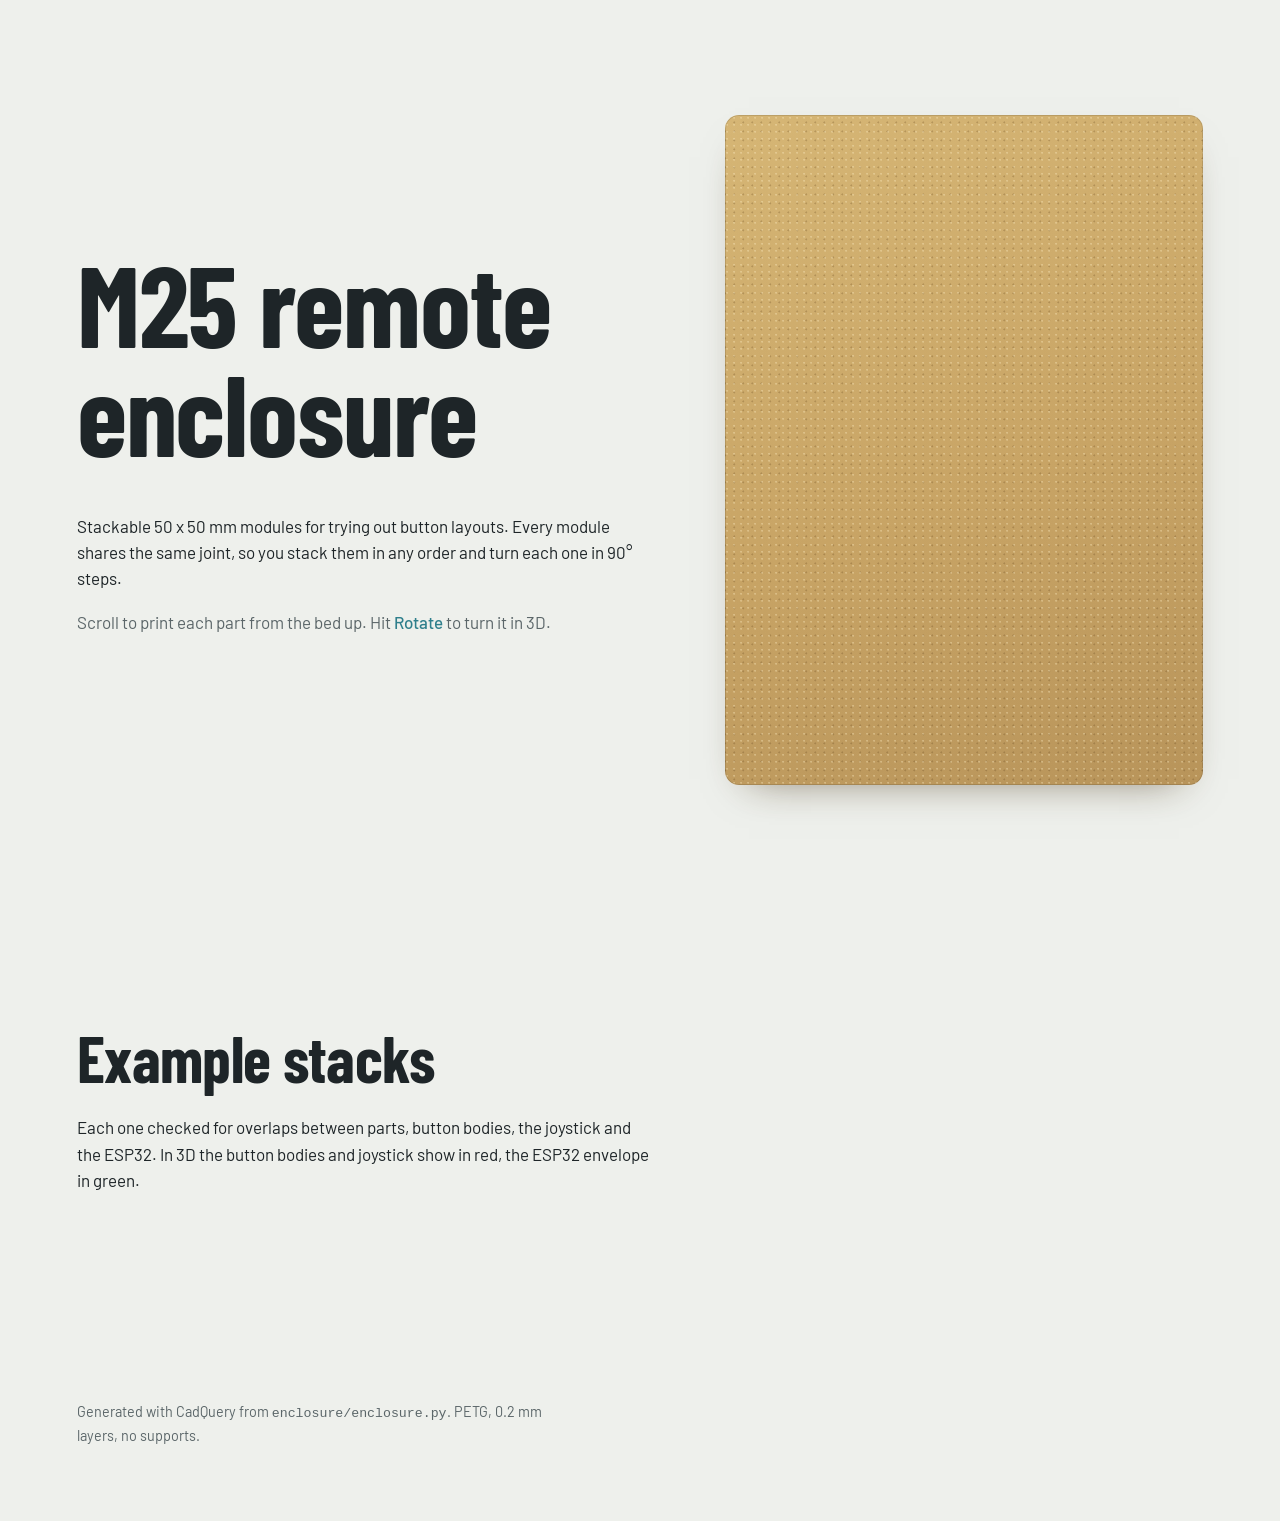
==== enclosure-site/index.html @ a57ddd18 "feat(site): add enclosure preview site with Pages deploy A standalone page for showing off the print" ====
<!doctype html>
<html lang="en">
<head>
<meta charset="utf-8">
<meta name="viewport" content="width=device-width, initial-scale=1">
<title>M25 remote enclosure</title>
<meta name="description" content="Stackable 50 x 50 mm printed modules for the M25 wheelchair remote.">
<link rel="icon" href="data:,">
<link rel="preconnect" href="https://fonts.googleapis.com">
<link rel="preconnect" href="https://fonts.gstatic.com" crossorigin>
<link href="https://fonts.googleapis.com/css2?family=Barlow+Condensed:wght@500;600;700&family=Barlow:wght@400;500&display=swap" rel="stylesheet">
<link rel="stylesheet" href="style.css">
<script type="importmap">
{ "imports": {
  "three": "https://cdn.jsdelivr.net/npm/three@0.160.0/build/three.module.js",
  "three/addons/": "https://cdn.jsdelivr.net/npm/three@0.160.0/examples/jsm/"
} }
</script>
</head>
<body>
<header class="hero">
  <div class="hero-text">
    <h1>M25 remote enclosure</h1>
    <p>Stackable 50 x 50 mm modules for trying out button layouts. Every module shares the same joint, so you stack them in any order and turn each one in 90° steps.</p>
    <p class="hint">Scroll to print each part from the bed up. Hit <em>Rotate</em> to turn it in 3D.</p>
  </div>
  <div class="bed bed-hero" data-print="load">
    <img src="assets/parts/preview_stack_example.svg" alt="Full stack: bottom, 1-button, 3-button and joystick top modules" width="500" height="700">
    <span class="nozzle" aria-hidden="true"></span>
  </div>
</header>

<main>
  <section class="parts" id="parts" aria-label="Parts"></section>

  <section class="stacks" aria-labelledby="stacks-h">
    <div class="stacks-head">
      <h2 id="stacks-h">Example stacks</h2>
      <p>Each one checked for overlaps between parts, button bodies, the joystick and the ESP32. In 3D the button bodies and joystick show in red, the ESP32 envelope in green.</p>
    </div>
    <div class="stack-grid" id="stacks"></div>
  </section>
</main>

<footer>
  <p>Generated with CadQuery from <code>enclosure/enclosure.py</code>. PETG, 0.2 mm layers, no supports.</p>
</footer>

<template id="part-tpl">
  <article class="part">
    <div class="part-sticky">
      <div class="part-text">
        <h2></h2>
        <dl class="dims"></dl>
        <p class="desc"></p>
      </div>
      <div class="bed" data-print="scroll">
        <img alt="" width="400" height="400">
        <span class="nozzle" aria-hidden="true"></span>
        <button class="rotate" type="button" aria-pressed="false">Rotate</button>
      </div>
    </div>
  </article>
</template>

<script type="module" src="app.js"></script>
</body>
</html>
---- enclosure-site/style.css ----
:root {
  --paper: #eef0ec;
  --ink: #1e2528;
  --muted: #5b6669;
  --pei: #c8a465;
  --pei-dark: #9c7a40;
  --petg: #2f7f8c;
  --hot: #e2652b;
  --body: "Barlow", system-ui, sans-serif;
  --display: "Barlow Condensed", "Arial Narrow", sans-serif;
}

* { box-sizing: border-box; }

html { scroll-behavior: smooth; }
@media (prefers-reduced-motion: reduce) { html { scroll-behavior: auto; } }

body {
  margin: 0;
  background: var(--paper);
  color: var(--ink);
  font: 400 1.0625rem/1.55 var(--body);
}

h1, h2 {
  font-family: var(--display);
  font-weight: 700;
  line-height: 0.95;
  letter-spacing: -0.01em;
  margin: 0 0 0.4em;
}

h1 { font-size: clamp(3rem, 9vw, 7.5rem); }
h2 { font-size: clamp(2.2rem, 5vw, 4rem); }

p { margin: 0 0 1em; max-width: 34em; }
code { font-size: 0.92em; }

/* textured PEI plate: two offset speckle layers over a gold base */
.bed {
  position: relative;
  border-radius: 14px;
  background:
    radial-gradient(circle at 30% 40%, rgb(255 240 200 / 0.35) 0 0.6px, transparent 1.2px) 0 0 / 7px 7px,
    radial-gradient(circle at 70% 60%, rgb(90 60 20 / 0.25) 0 0.6px, transparent 1.3px) 3px 2px / 9px 9px,
    linear-gradient(160deg, #d6b675, var(--pei) 55%, #b8945a);
  box-shadow: inset 0 0 0 1px rgb(0 0 0 / 0.12), 0 18px 40px -24px rgb(60 40 10 / 0.6);
  overflow: hidden;
  aspect-ratio: 1;
  display: grid;
  place-items: center;
}

.bed > img {
  width: 92%;
  height: 92%;
  object-fit: contain;
  /* --p is print progress 0..1, revealed bottom-up like layers */
  clip-path: inset(calc((1 - var(--p, 0)) * 100%) 0 0 0);
  mix-blend-mode: multiply;
}

.nozzle {
  position: absolute;
  left: 4%;
  right: 4%;
  top: calc(4% + (1 - var(--p, 0)) * 92%);
  height: 2px;
  background: linear-gradient(90deg, transparent, var(--hot) 15% 85%, transparent);
  opacity: 0;
  transition: opacity 0.3s;
  pointer-events: none;
}
.nozzle::after {
  content: "";
  position: absolute;
  top: -5px;
  width: 12px;
  height: 12px;
  border-radius: 50%;
  background: var(--hot);
  box-shadow: 0 0 14px 4px rgb(226 101 43 / 0.55);
  animation: sweep 0.9s ease-in-out infinite alternate;
}
.bed.printing .nozzle { opacity: 1; }

@keyframes sweep {
  from { left: 10%; }
  to { left: calc(90% - 12px); }
}

.bed canvas {
  position: absolute;
  inset: 0;
  width: 100% !important;
  height: 100% !important;
  cursor: grab;
  touch-action: none;
}
.bed canvas:active { cursor: grabbing; }
.bed.is-3d > img { visibility: hidden; }

.rotate {
  position: absolute;
  right: 14px;
  bottom: 14px;
  z-index: 2;
  font: 600 1rem/1 var(--display);
  letter-spacing: 0.02em;
  padding: 0.6em 1.1em;
  border: 0;
  border-radius: 999px;
  background: var(--ink);
  color: var(--paper);
  cursor: pointer;
  transition: background 0.2s, transform 0.2s;
}
.rotate:hover { background: var(--petg); }
.rotate:active { transform: scale(0.96); }
.rotate[aria-pressed="true"] { background: var(--petg); }
.rotate:focus-visible { outline: 3px solid var(--hot); outline-offset: 3px; }
.rotate[hidden] { display: none; }

.status {
  position: absolute;
  left: 16px;
  bottom: 18px;
  font-size: 0.85rem;
  color: rgb(30 37 40 / 0.75);
  z-index: 2;
}

/* hero */
.hero {
  min-height: 100svh;
  display: grid;
  grid-template-columns: minmax(0, 1.1fr) minmax(0, 0.9fr);
  align-items: center;
  gap: clamp(24px, 5vw, 80px);
  padding: clamp(24px, 6vw, 96px);
  max-width: 1400px;
  margin: 0 auto;
}
.hero .hint { color: var(--muted); }
.hero em { font-style: normal; font-weight: 500; color: var(--petg); }
.bed-hero { aspect-ratio: 5 / 7; width: min(100%, 86svh * 5 / 7); justify-self: center; }

/* parts: a short sticky run so each one holds still while it finishes printing */
.part { height: 150vh; }
.part-sticky {
  position: sticky;
  top: 0;
  height: 100vh;
  display: grid;
  grid-template-columns: 1fr minmax(0, min(70vh, 560px));
  align-items: center;
  gap: clamp(24px, 5vw, 80px);
  padding: 0 clamp(16px, 6vw, 96px);
  max-width: 1400px;
  margin: 0 auto;
}
.part h2 { overflow-wrap: anywhere; }
.part h2 .file {
  display: block;
  font: 500 1rem/1.4 var(--body);
  color: var(--muted);
  letter-spacing: 0;
  margin-top: 0.5em;
}

.dims {
  display: flex;
  gap: 2.5rem;
  margin: 0 0 1.4em;
}
.dims div { display: flex; flex-direction: column-reverse; }
.dims dt { color: var(--muted); font-size: 0.9rem; }
.dims dd {
  margin: 0;
  font: 600 2.4rem/1 var(--display);
  font-variant-numeric: tabular-nums;
}
.dims dd small { font-size: 0.5em; font-weight: 500; margin-left: 0.15em; }

/* stacks */
.stacks {
  padding: clamp(48px, 10vw, 140px) clamp(16px, 6vw, 96px);
  max-width: 1400px;
  margin: 0 auto;
}
.stacks-head { margin-bottom: 2.5rem; }
.stack-grid {
  display: grid;
  grid-template-columns: repeat(auto-fill, minmax(260px, 1fr));
  gap: 28px;
}
.stack-card .bed { aspect-ratio: 5 / 7; }
.stack-card h3 {
  font: 600 1.6rem/1.1 var(--display);
  margin: 0.8em 0 0.2em;
  font-variant-numeric: tabular-nums;
}
.stack-card p { color: var(--muted); font-size: 0.95rem; }

footer {
  padding: 40px clamp(16px, 6vw, 96px) 60px;
  color: var(--muted);
  font-size: 0.9rem;
  max-width: 1400px;
  margin: 0 auto;
}

@media (max-width: 820px) {
  .hero { grid-template-columns: 1fr; padding-top: 48px; }
  .bed-hero { width: min(100%, 64svh * 5 / 7); }
  .part { height: 150svh; }
  .part-sticky {
    grid-template-columns: 1fr;
    align-content: center;
    height: 100svh;
    gap: 16px;
  }
  .part-sticky { grid-template-columns: minmax(0, 1fr); }
  .part-sticky .bed { width: min(100%, 52svh); justify-self: center; }
  .dims { gap: 1.5rem; margin-bottom: 0.6em; }
  .dims dd { font-size: 1.8rem; }
  .part .desc { font-size: 0.95rem; }
}
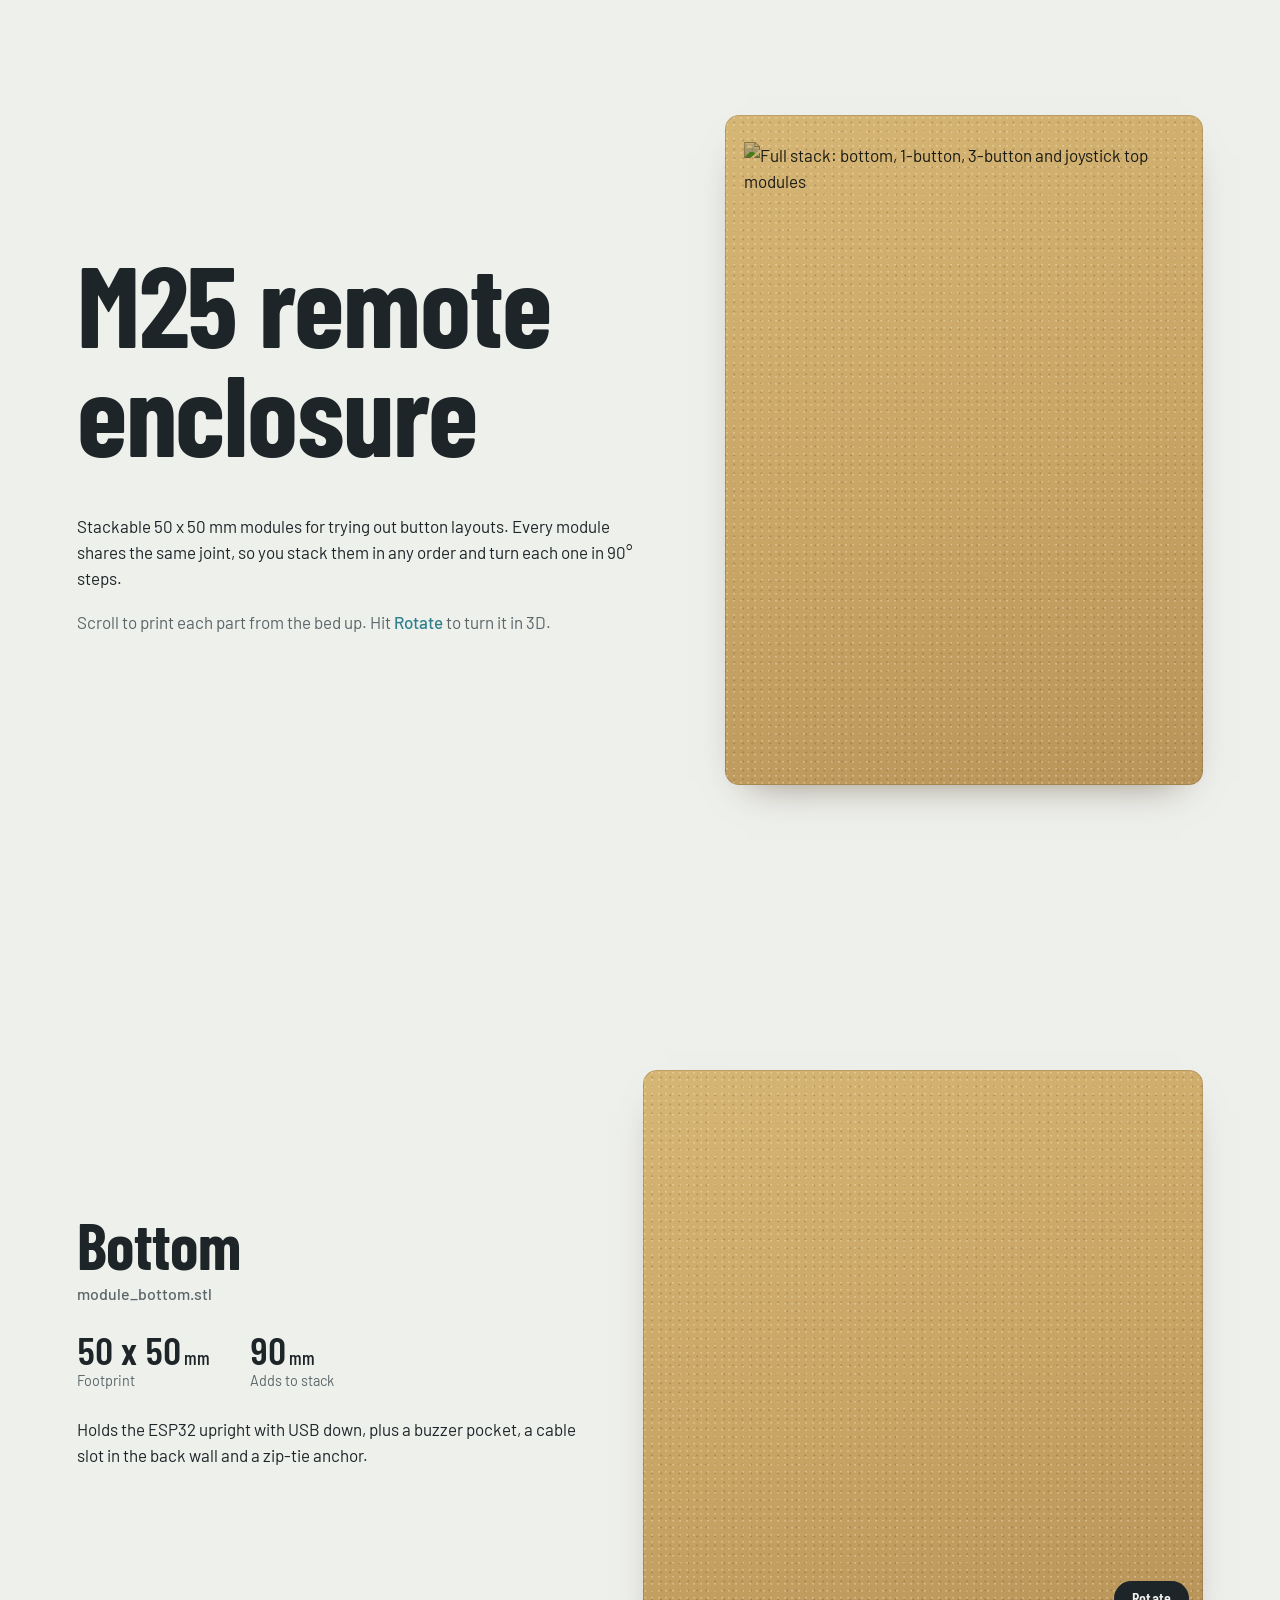
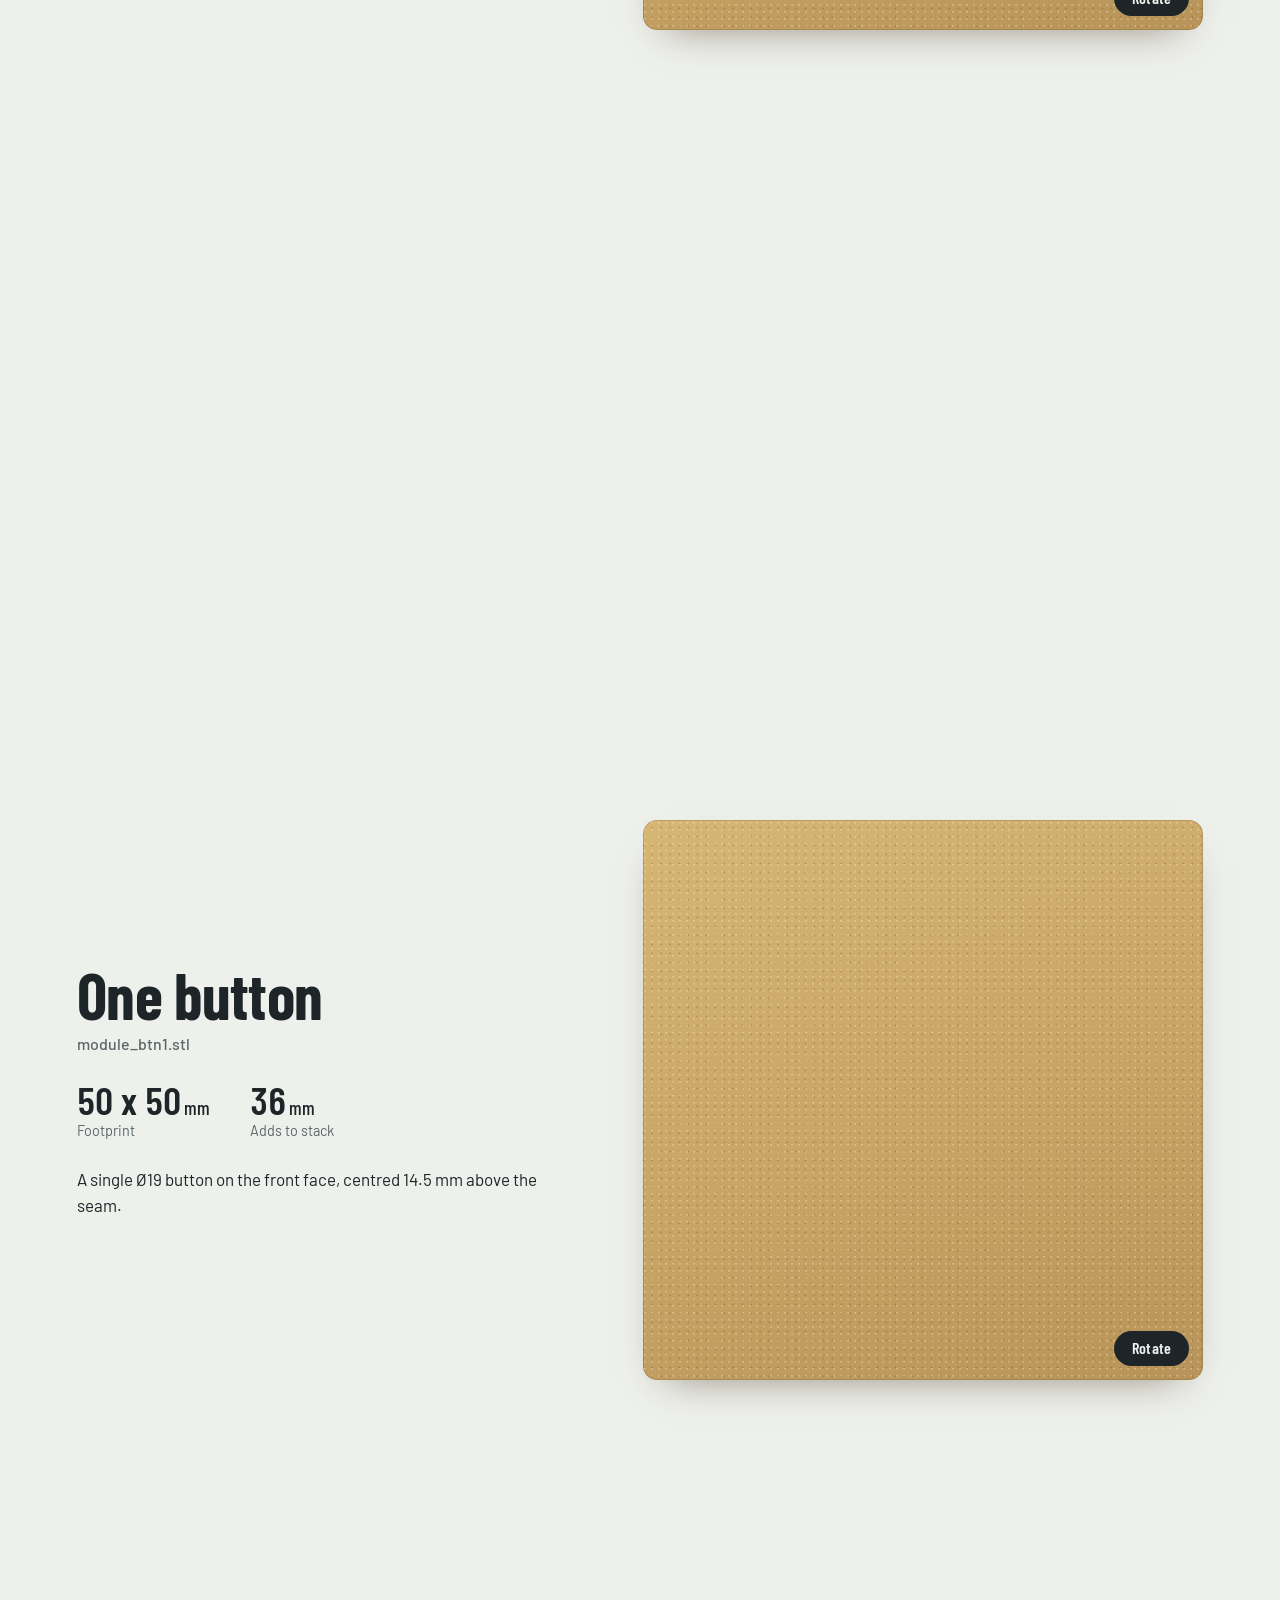
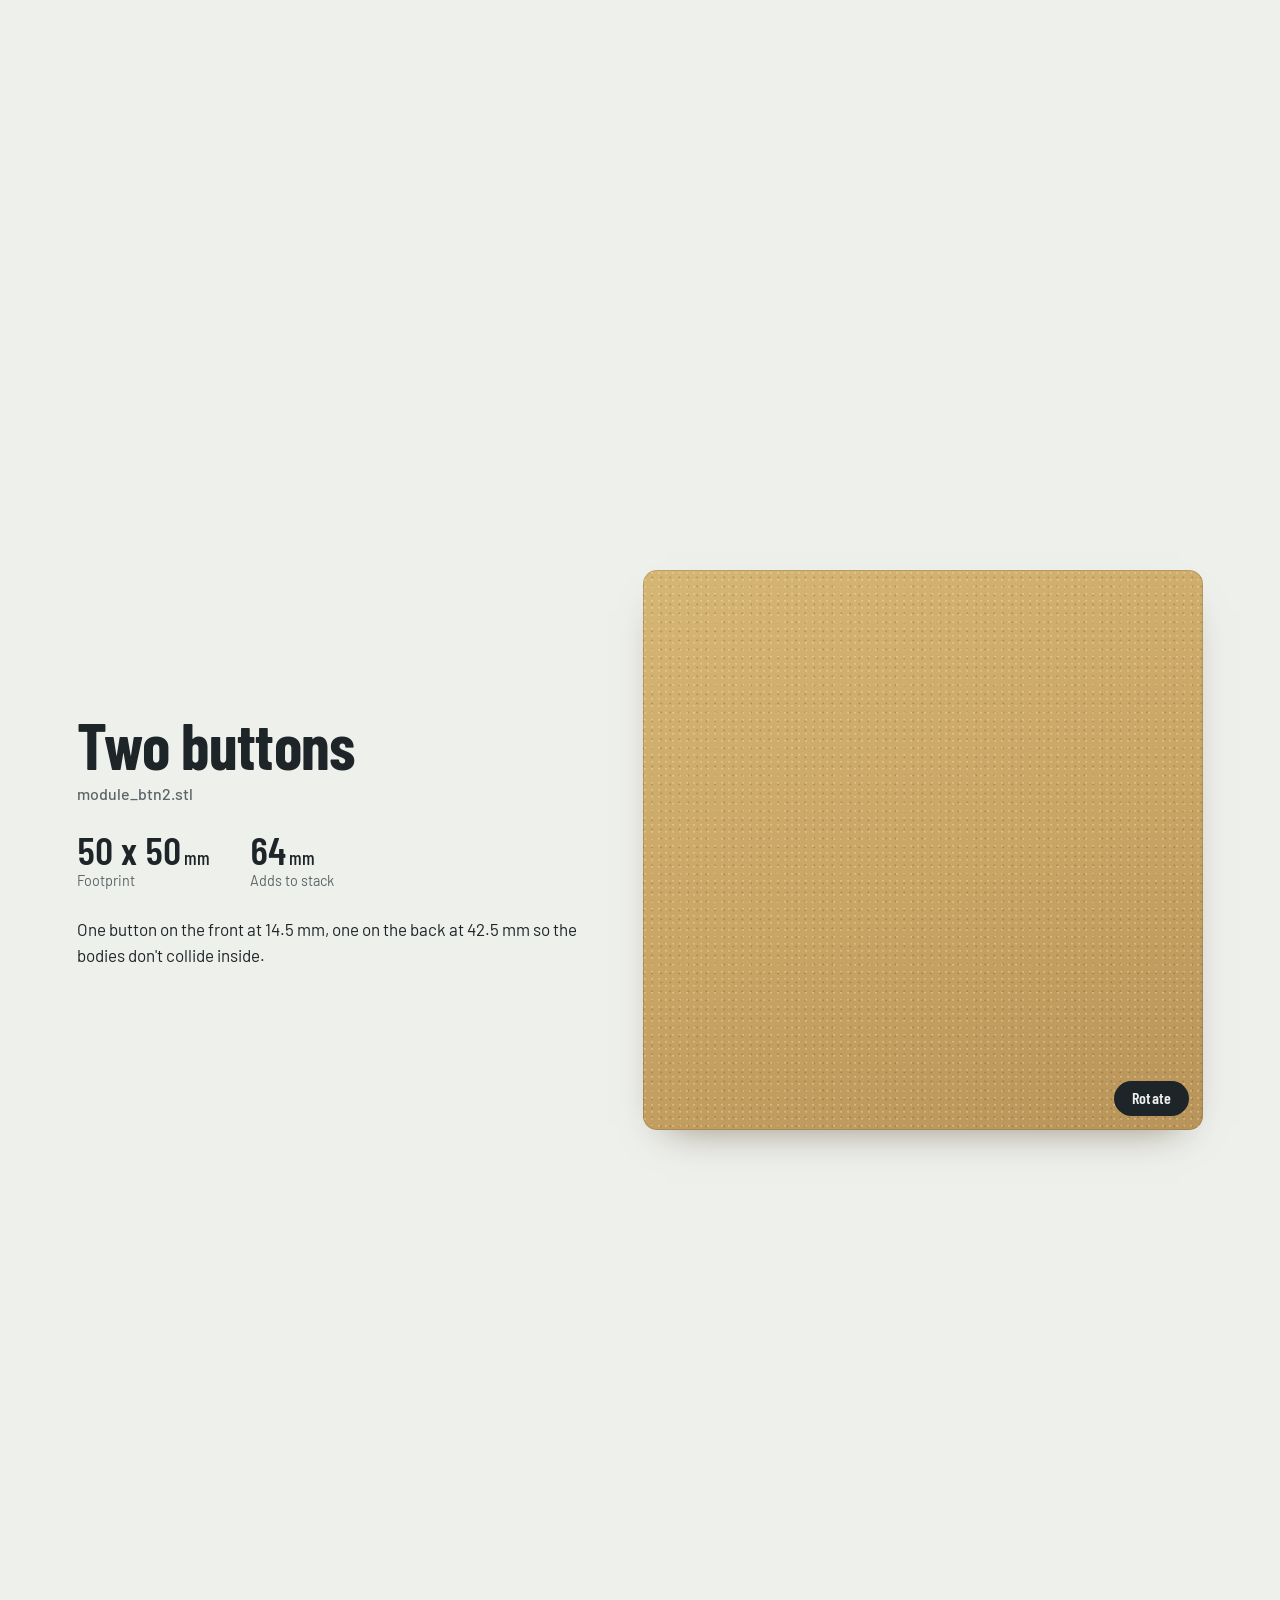
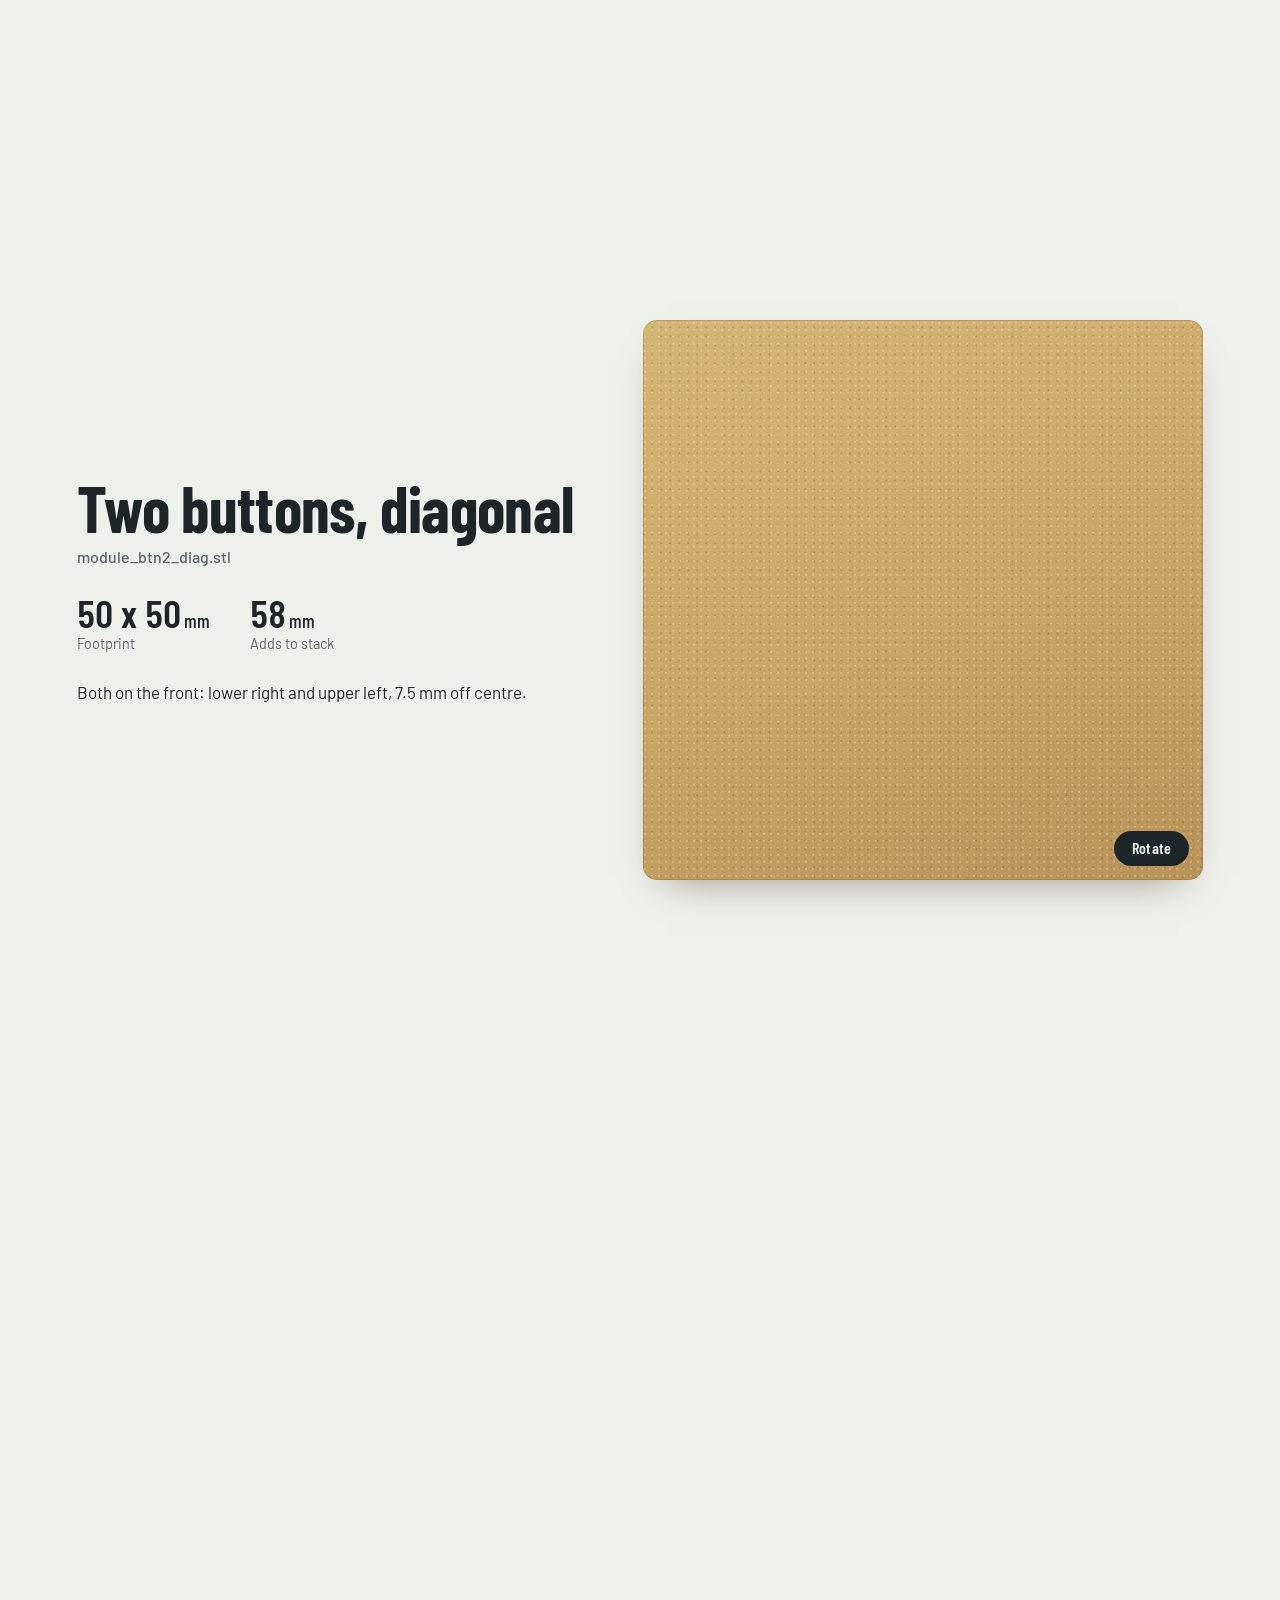
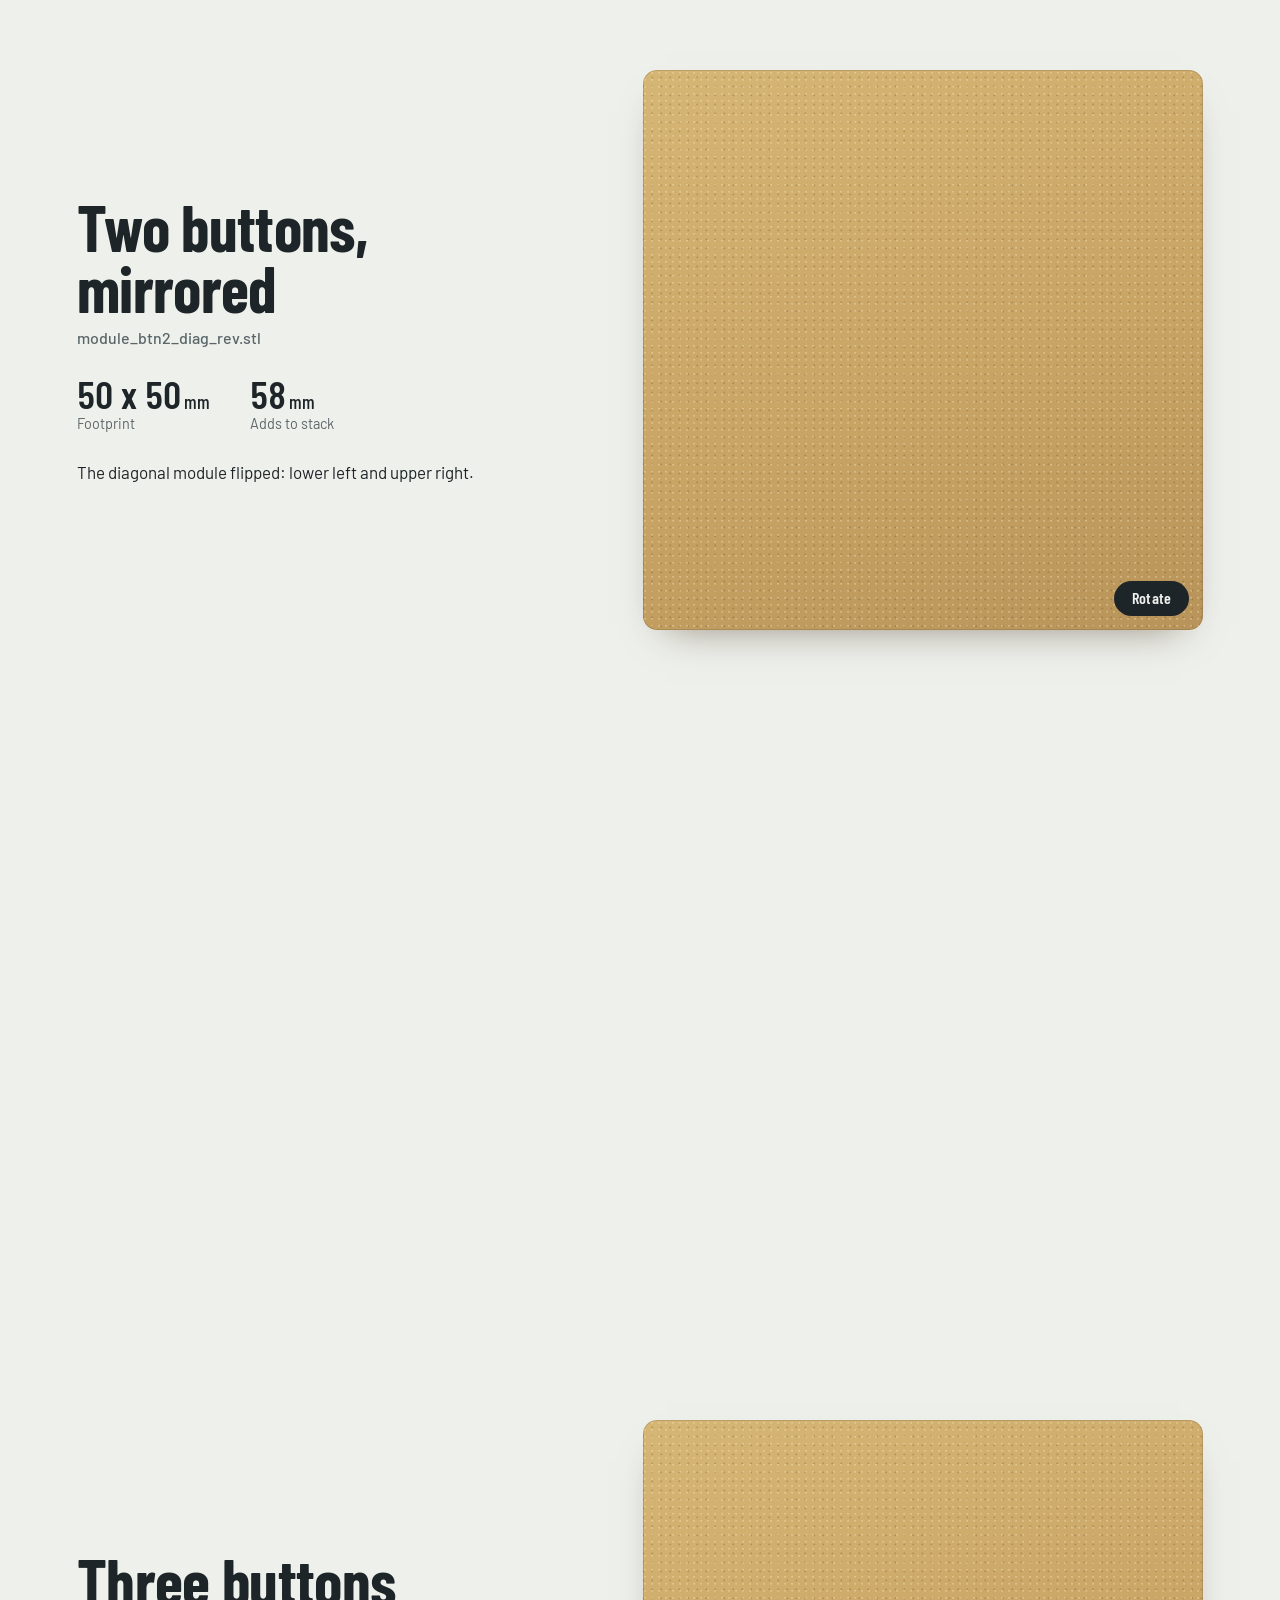
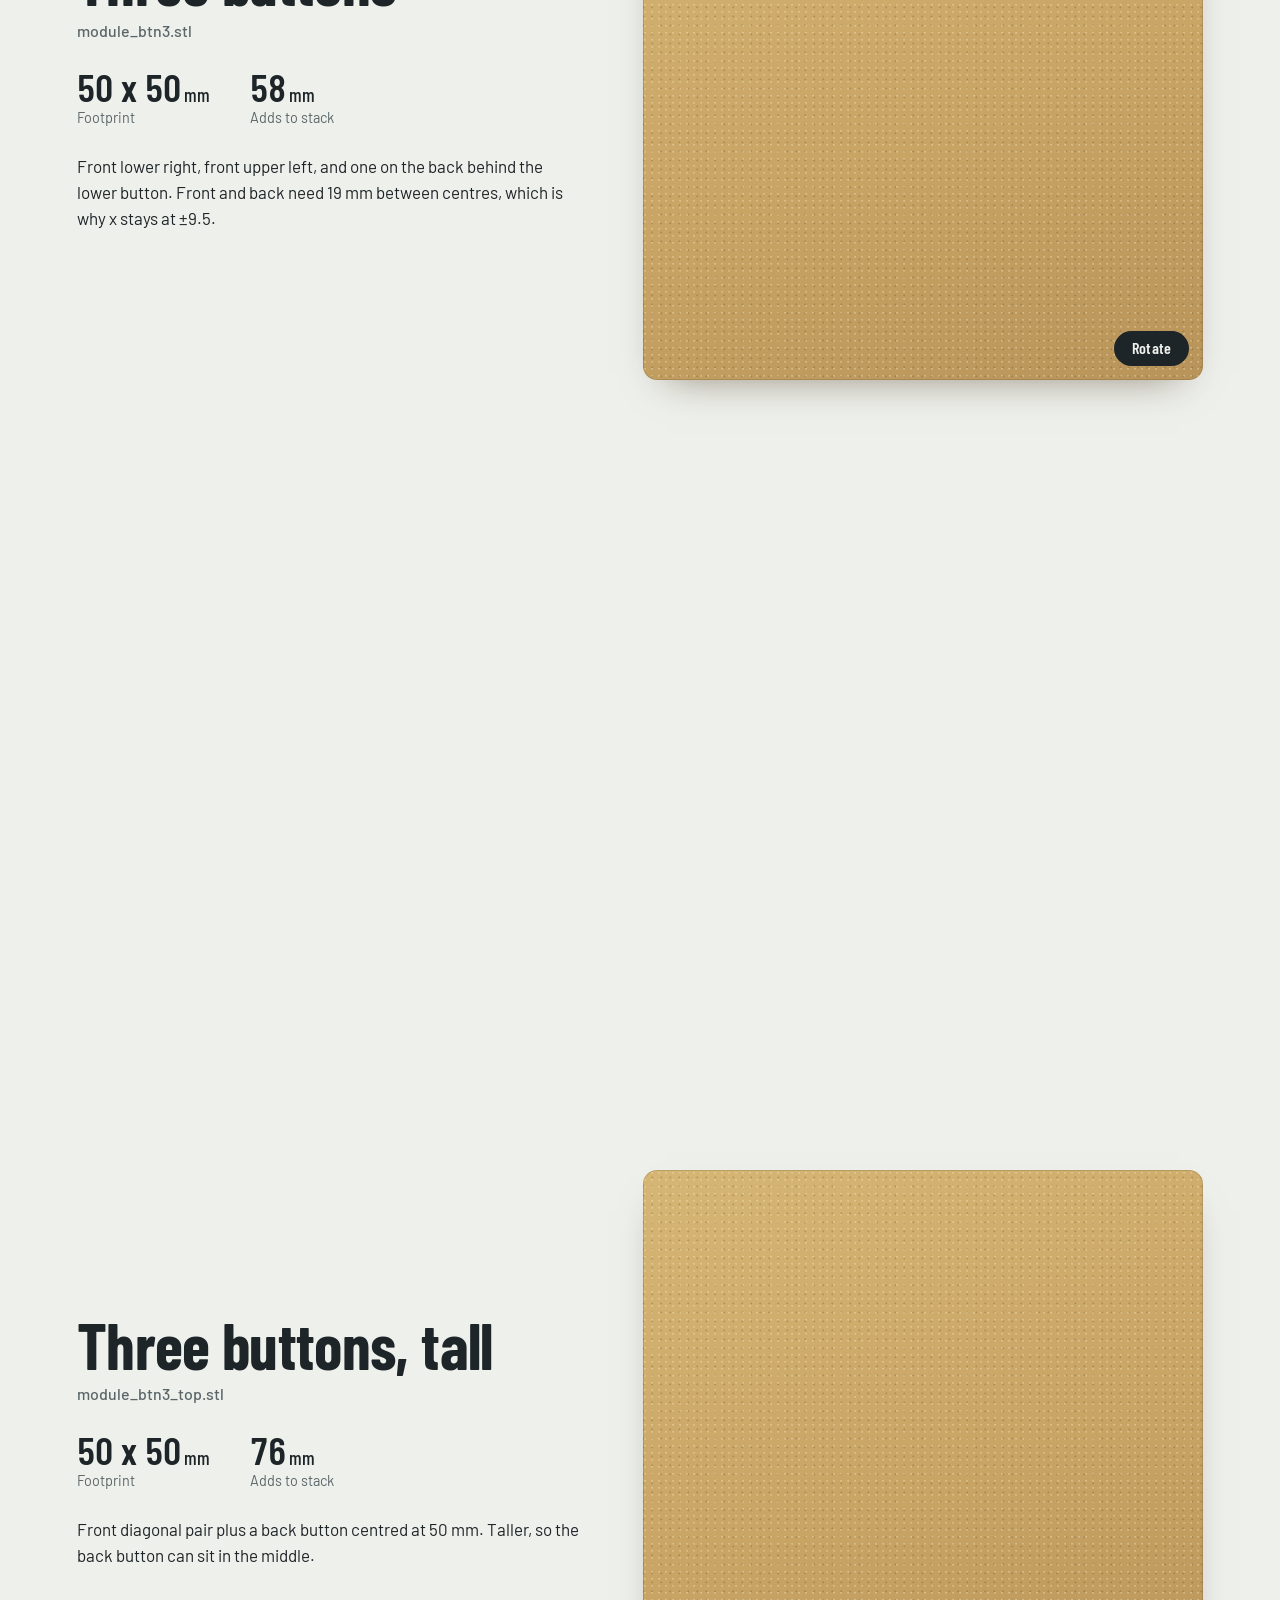
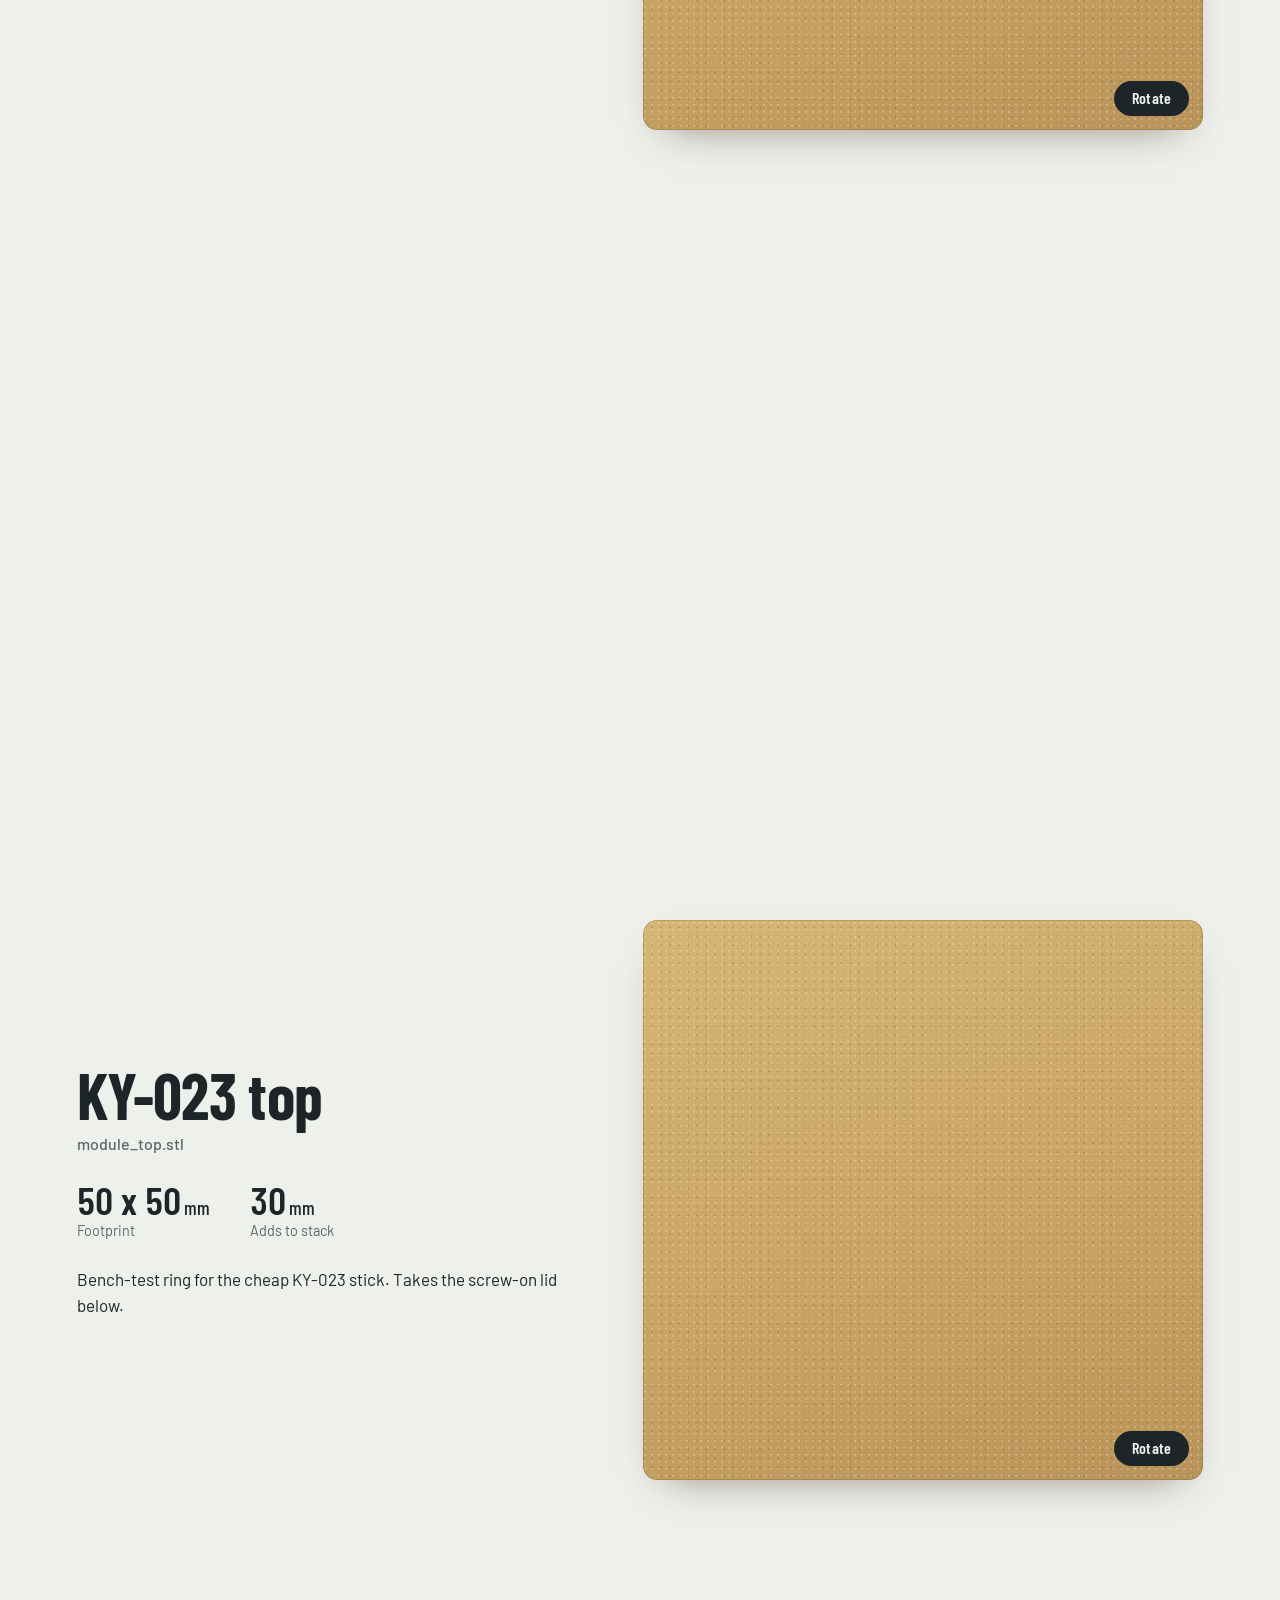
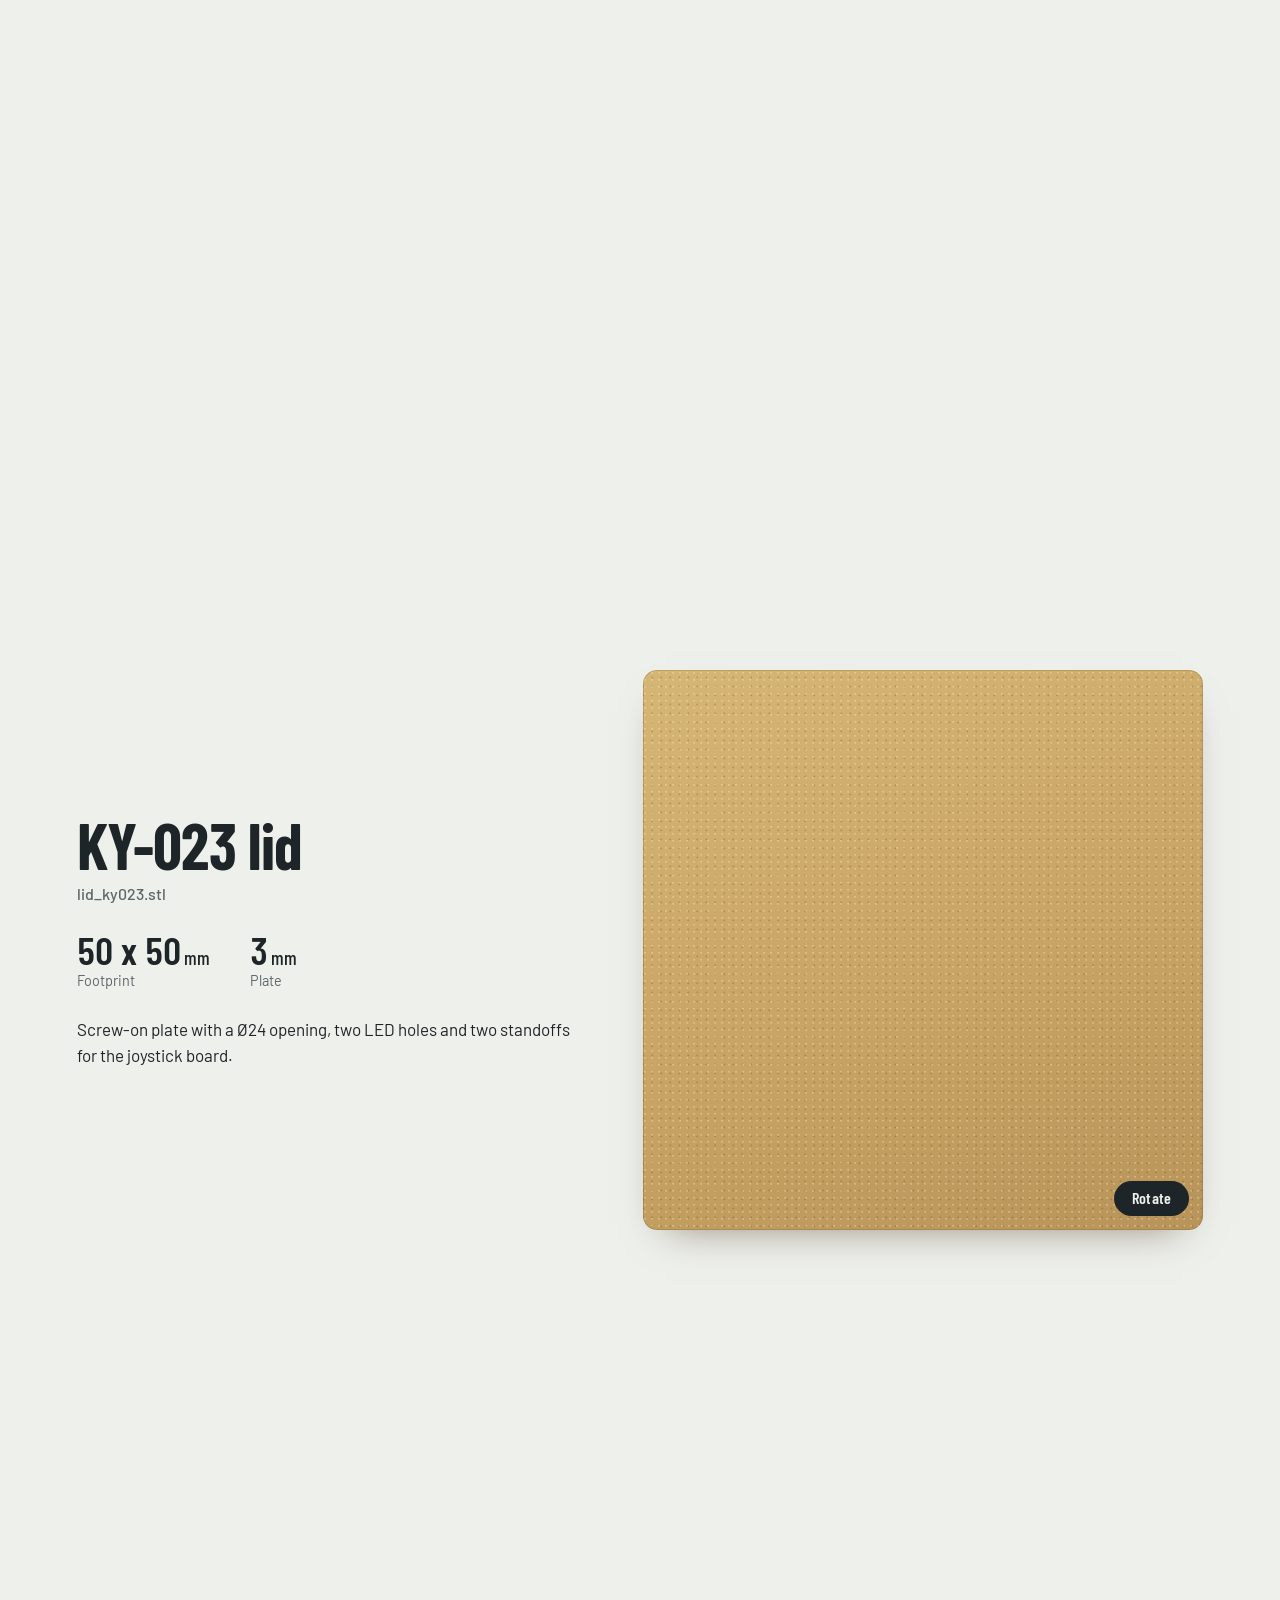
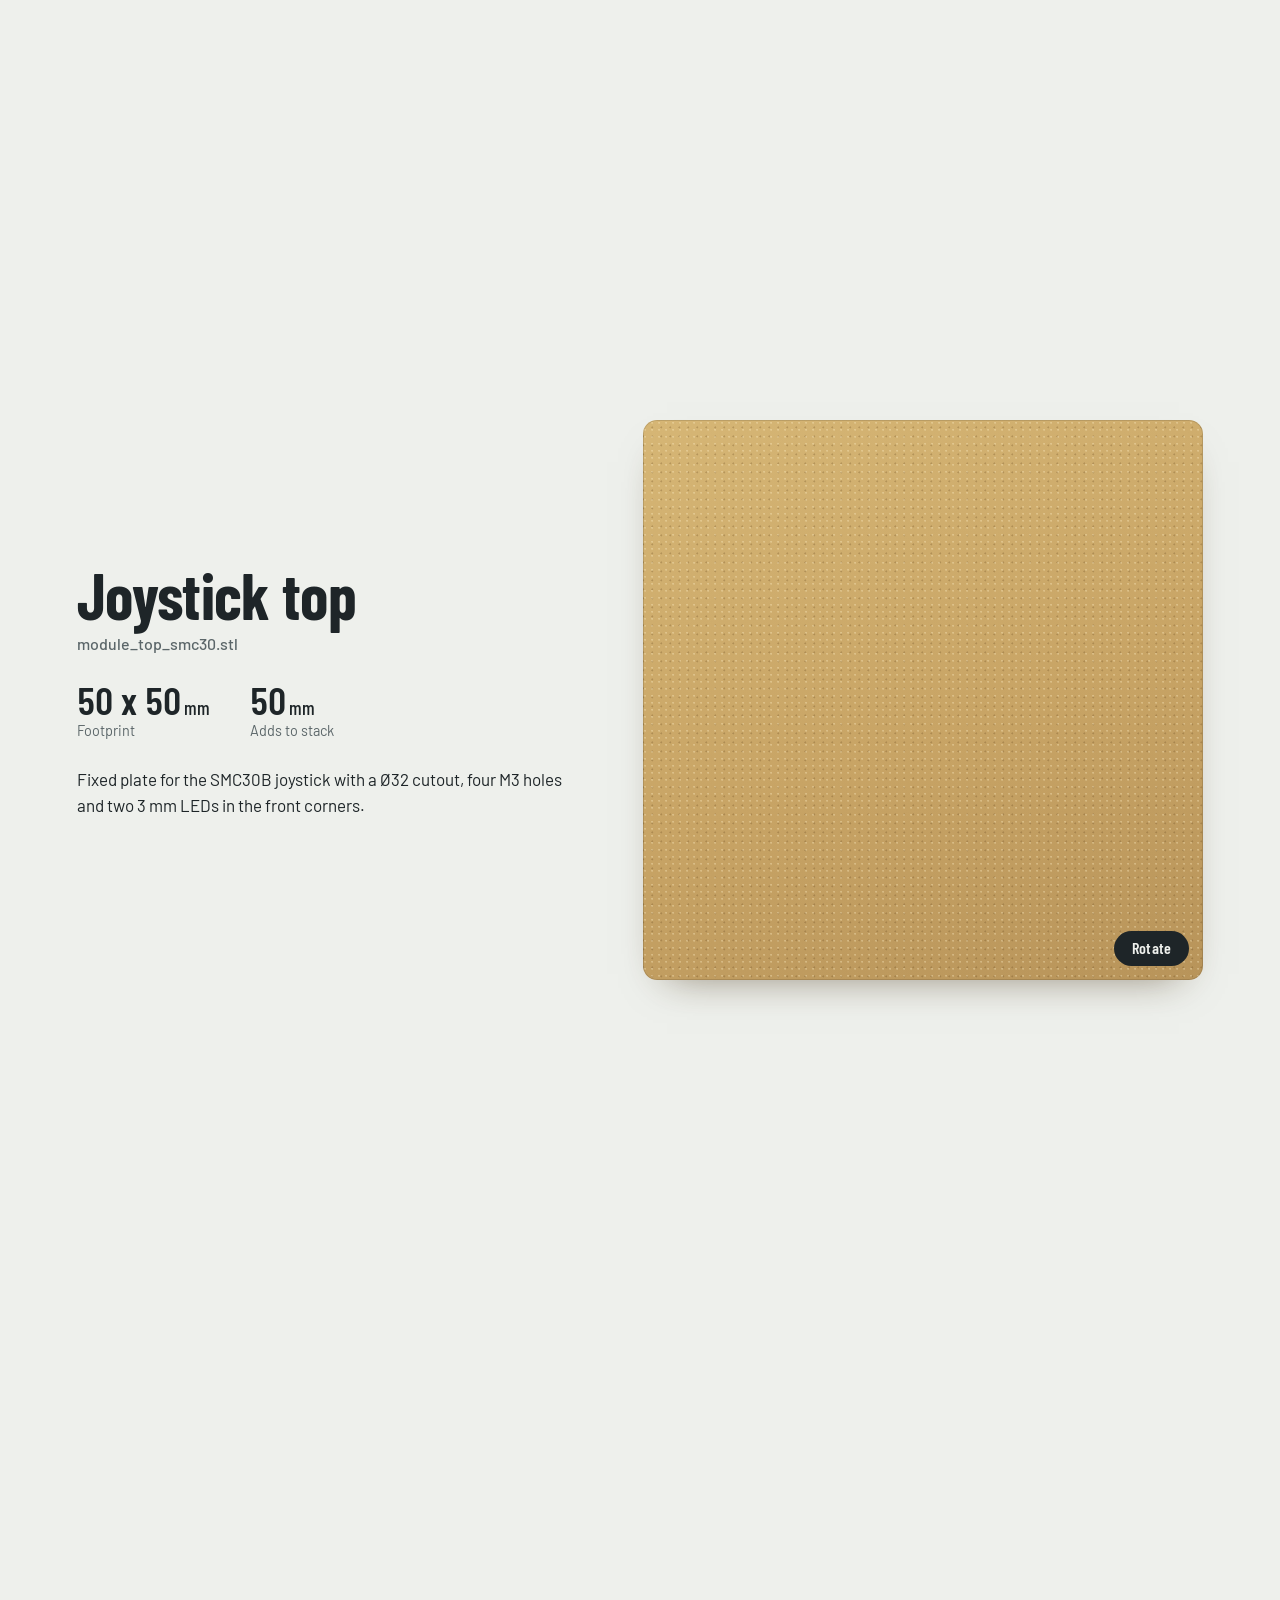
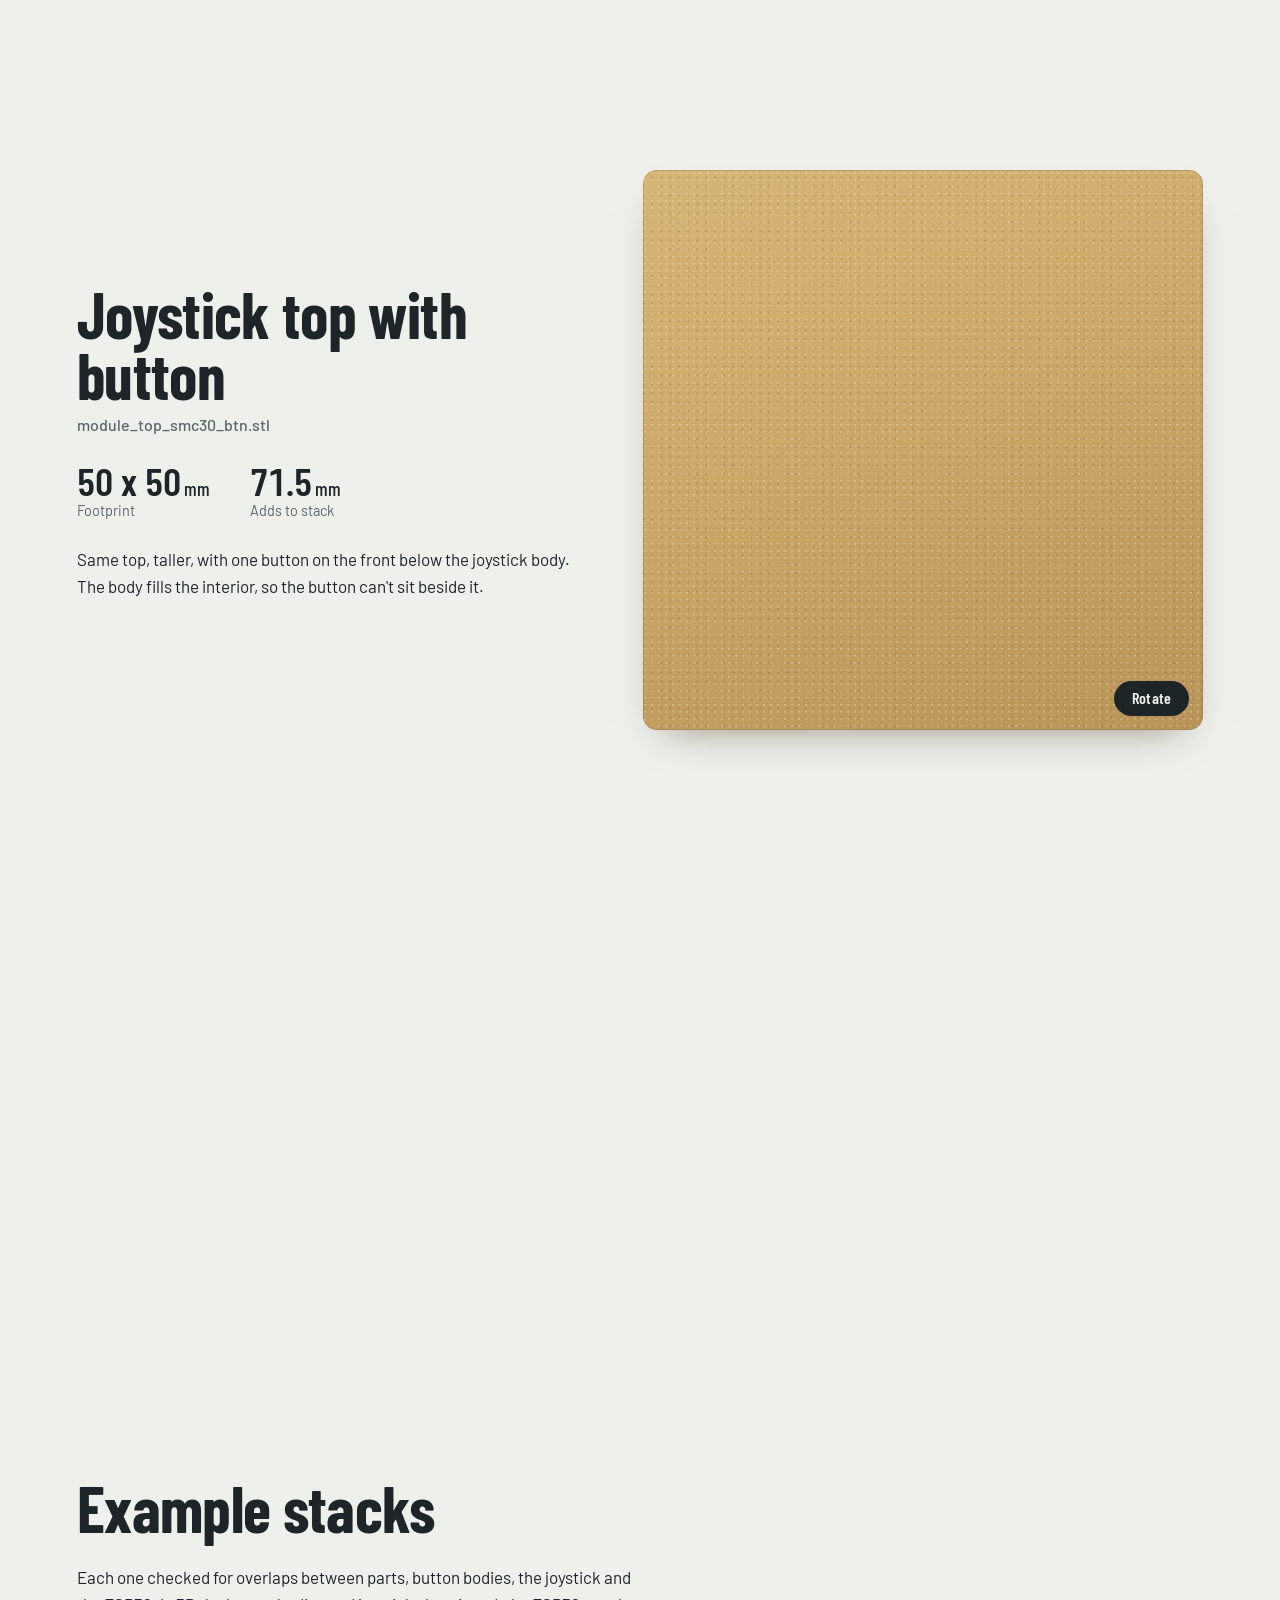
==== commit f3f4fbf9: "feat(site): self-host assets and add legal pages Google Fonts and the jsDelivr CDN both leak visitor" ====
--- a/enclosure-site/index.html
+++ b/enclosure-site/index.html
@@ -6,14 +6,10 @@
 <title>M25 remote enclosure</title>
 <meta name="description" content="Stackable 50 x 50 mm printed modules for the M25 wheelchair remote.">
 <link rel="icon" href="data:,">
-<link rel="preconnect" href="https://fonts.googleapis.com">
-<link rel="preconnect" href="https://fonts.gstatic.com" crossorigin>
-<link href="https://fonts.googleapis.com/css2?family=Barlow+Condensed:wght@500;600;700&family=Barlow:wght@400;500&display=swap" rel="stylesheet">
 <link rel="stylesheet" href="style.css">
 <script type="importmap">
 { "imports": {
-  "three": "https://cdn.jsdelivr.net/npm/three@0.160.0/build/three.module.js",
-  "three/addons/": "https://cdn.jsdelivr.net/npm/three@0.160.0/examples/jsm/"
+  "three": "./vendor/three/three.module.min.js"
 } }
 </script>
 </head>
@@ -44,6 +40,11 @@
 
 <footer>
   <p>Generated with CadQuery from <code>enclosure/enclosure.py</code>. PETG, 0.2 mm layers, no supports.</p>
+  <nav class="legal" aria-label="Legal">
+    <a href="https://github.com/MPZ-00/m25-remote">Source on GitHub</a>
+    <a href="impressum.html">Impressum</a>
+    <a href="datenschutz.html">Datenschutz</a>
+  </nav>
 </footer>
 
 <template id="part-tpl">
--- a/enclosure-site/style.css
+++ b/enclosure-site/style.css
@@ -1,3 +1,35 @@
+/* self-hosted so the page makes no third-party requests */
+@font-face {
+  font-family: "Barlow";
+  font-weight: 400;
+  font-display: swap;
+  src: url("vendor/fonts/barlow-latin-400-normal.woff2") format("woff2");
+}
+@font-face {
+  font-family: "Barlow";
+  font-weight: 500;
+  font-display: swap;
+  src: url("vendor/fonts/barlow-latin-500-normal.woff2") format("woff2");
+}
+@font-face {
+  font-family: "Barlow Condensed";
+  font-weight: 500;
+  font-display: swap;
+  src: url("vendor/fonts/barlow-condensed-latin-500-normal.woff2") format("woff2");
+}
+@font-face {
+  font-family: "Barlow Condensed";
+  font-weight: 600;
+  font-display: swap;
+  src: url("vendor/fonts/barlow-condensed-latin-600-normal.woff2") format("woff2");
+}
+@font-face {
+  font-family: "Barlow Condensed";
+  font-weight: 700;
+  font-display: swap;
+  src: url("vendor/fonts/barlow-condensed-latin-700-normal.woff2") format("woff2");
+}
+
 :root {
   --paper: #eef0ec;
   --ink: #1e2528;
@@ -226,3 +258,16 @@
   .dims dd { font-size: 1.8rem; }
   .part .desc { font-size: 0.95rem; }
 }
+
+.legal { display: flex; flex-wrap: wrap; gap: 0.4rem 1.6rem; }
+.legal a, .legal-page a { color: var(--petg); }
+.legal a:focus-visible, .legal-page a:focus-visible { outline: 3px solid var(--hot); outline-offset: 2px; }
+
+.legal-page {
+  max-width: 40rem;
+  margin: 0 auto;
+  padding: clamp(32px, 8vw, 96px) 16px;
+}
+.legal-page h1 { font-size: clamp(2.4rem, 7vw, 4rem); }
+.legal-page h2 { font-size: 1.5rem; margin-top: 1.6em; }
+.back-link { display: inline-block; margin-bottom: 2rem; }
